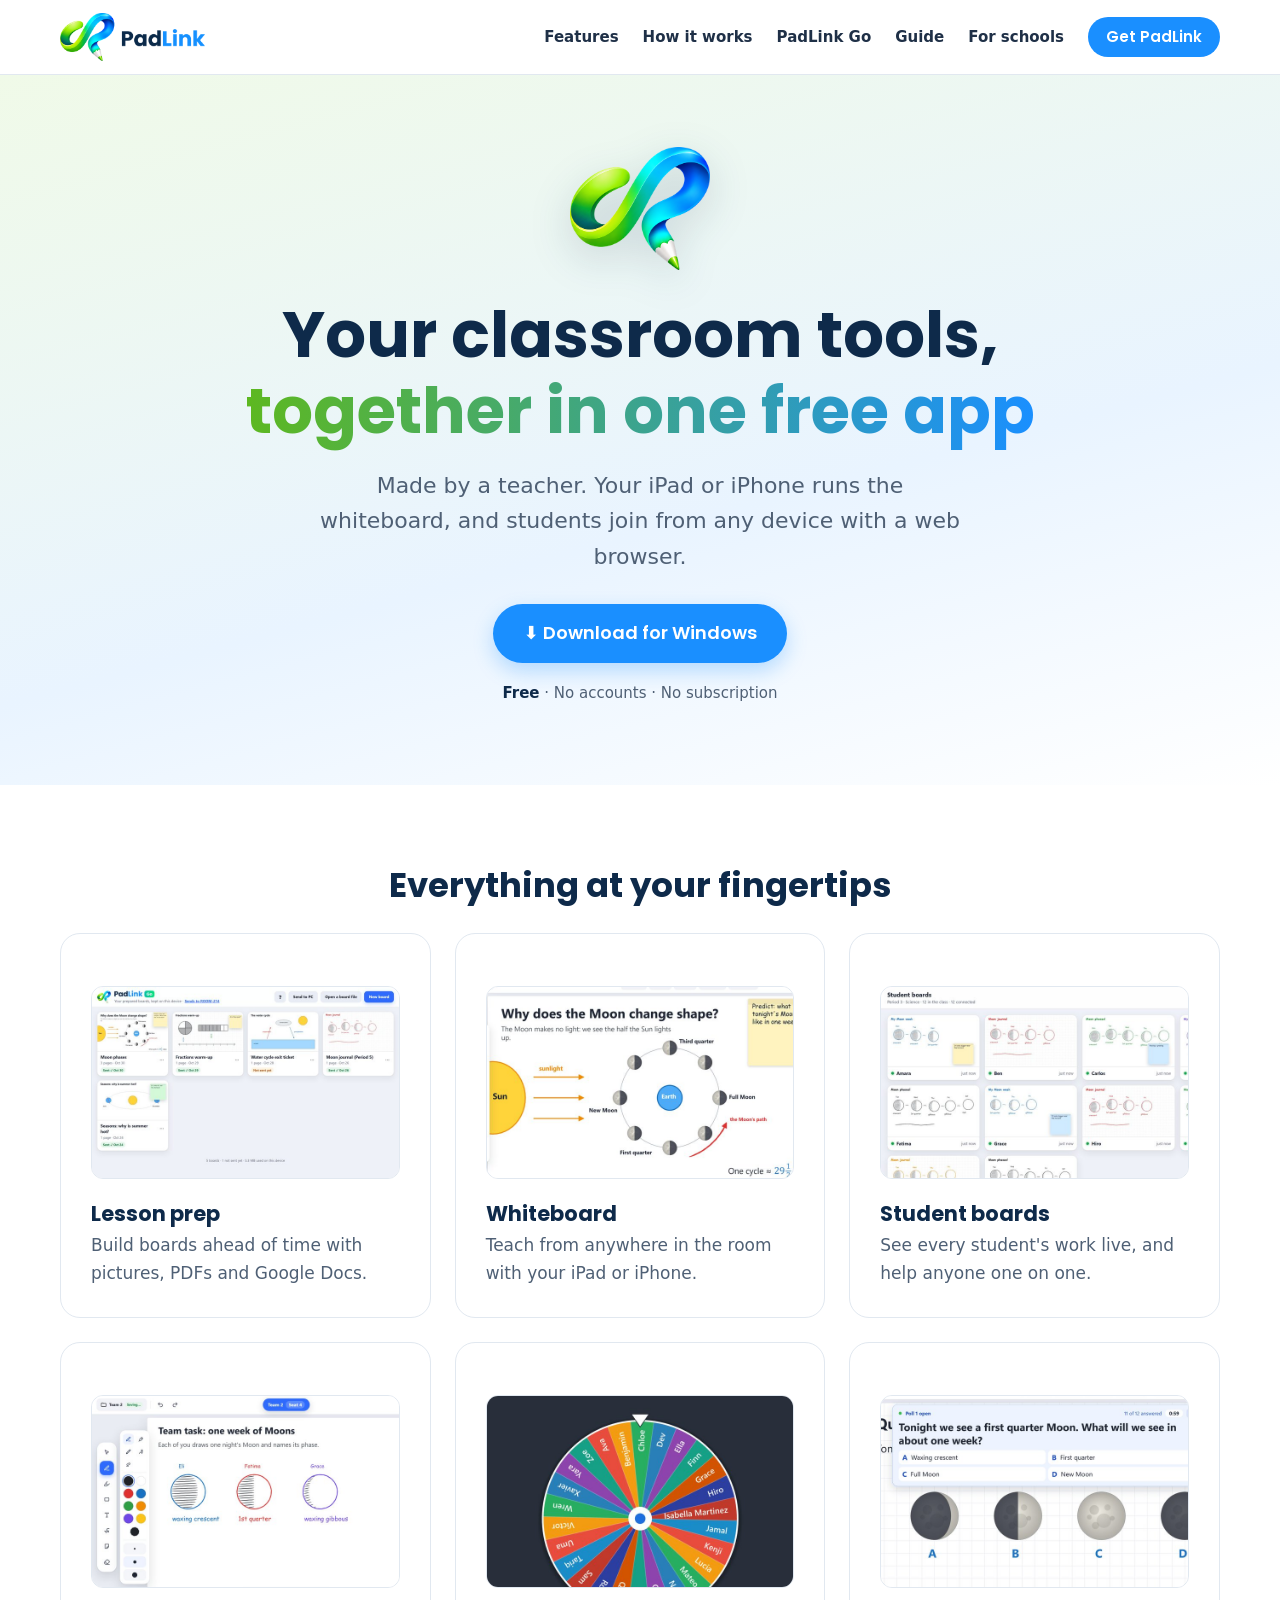
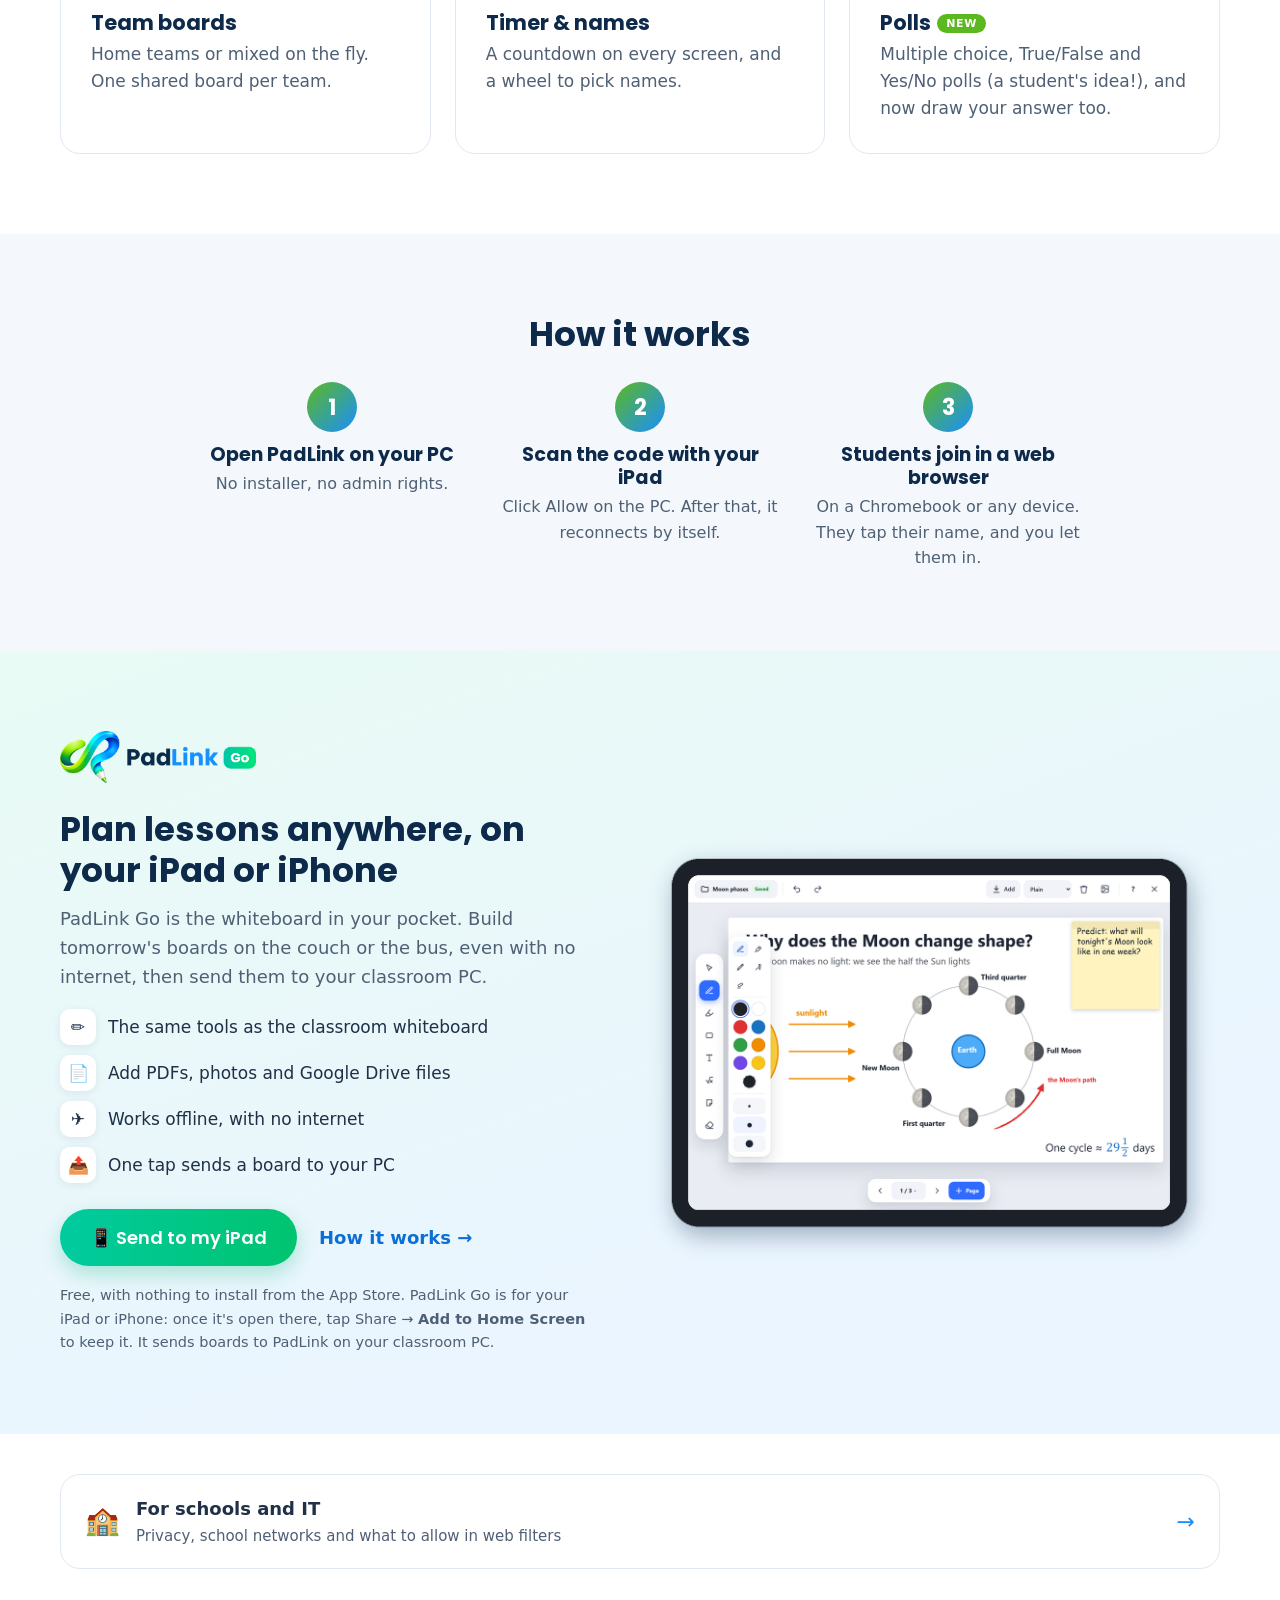
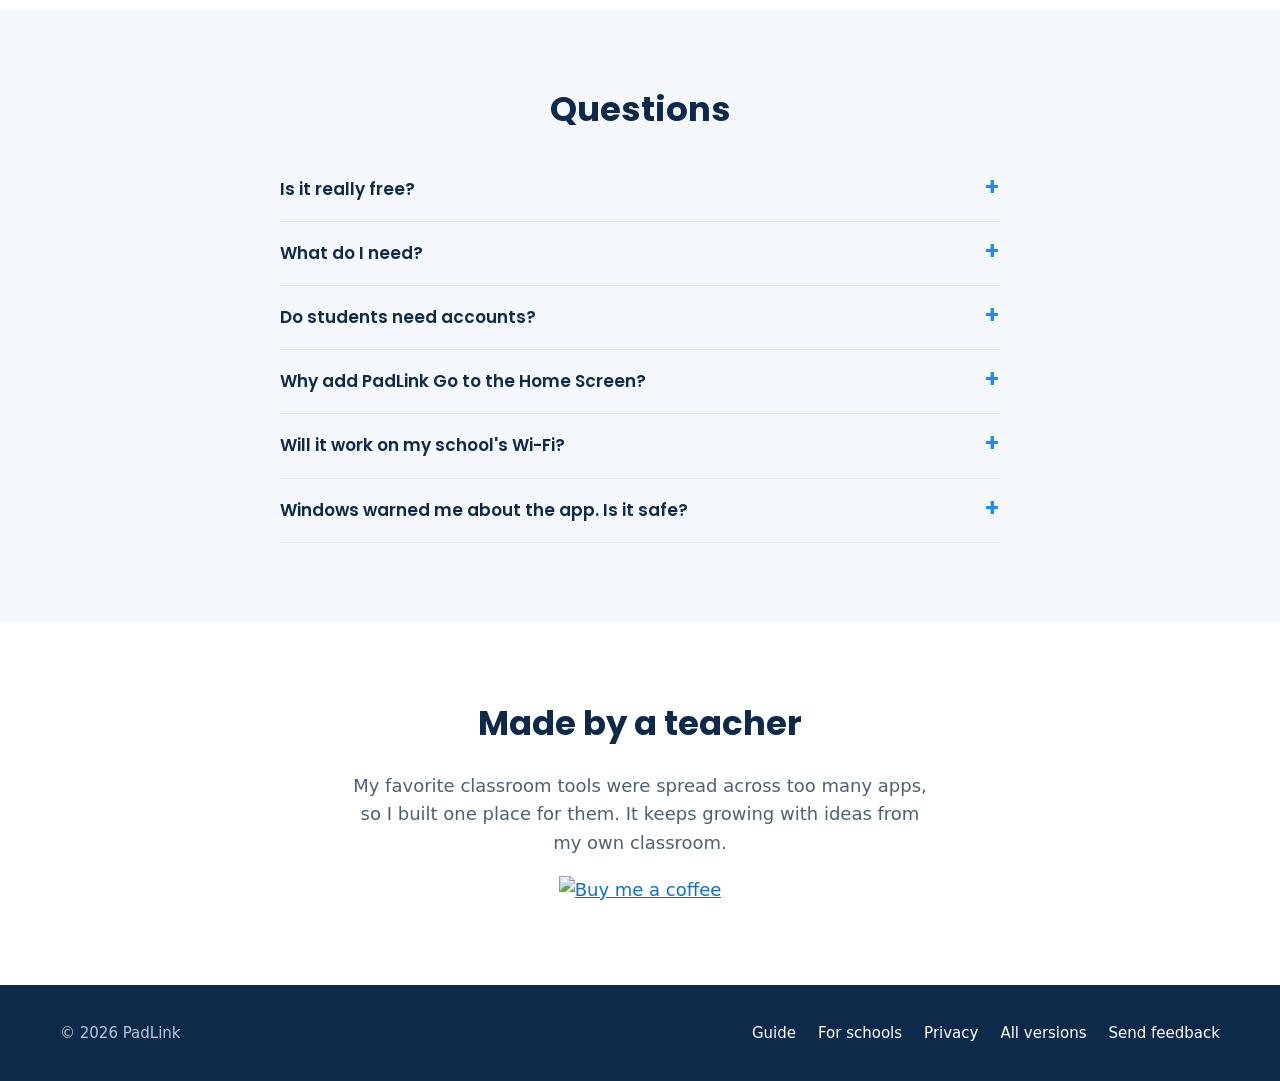
==== index.html @ 0d5d38d1 "getpadlink.com 2026-11-07 09:48" ====
<!doctype html>
<html lang="en">
<head>
<meta charset="utf-8">
<meta name="viewport" content="width=device-width, initial-scale=1">
<title>PadLink: your classroom tools in one free app</title>
<meta name="description" content="A free Windows app made by a teacher: your iPad or iPhone runs the whiteboard, and students join from any device with a web browser. No accounts, no subscription.">
<meta property="og:title" content="PadLink: Your classroom tools in one free app">
<meta property="og:description" content="Made by a teacher. Your iPad runs the whiteboard, and students join from any web browser. Free, no accounts.">
<meta property="og:url" content="https://getpadlink.com/">
<meta property="og:site_name" content="PadLink">
<meta property="og:type" content="website">
<meta property="og:image" content="https://getpadlink.com/img/share.png">
<meta property="og:image:width" content="1200">
<meta property="og:image:height" content="630">
<meta property="og:image:alt" content="PadLink: your classroom tools in one free app, with the whiteboard showing a Moon phases lesson">
<meta name="twitter:card" content="summary_large_image">
<link rel="icon" href="favicon.ico" sizes="any">
<link rel="icon" href="favicon-32.png" type="image/png">
<link rel="apple-touch-icon" href="apple-touch-icon.png">
<link rel="stylesheet" href="style.css">
<script>
  // An iPad, iPhone, Android or Chromebook gets "Send this to my PC" instead of the Windows download (iPadOS says it's a Mac)
  (() => { const ua = navigator.userAgent; if (/iPhone|iPad|iPod|Android|CrOS/i.test(ua) || (/Macintosh/.test(ua) && navigator.maxTouchPoints > 1)) document.documentElement.classList.add('is-device'); })();
</script>
</head>
<body>

<header class="top">
  <div class="wrap">
    <a href="./"><img src="img/padlink-logo.png" alt="PadLink"></a>
    <nav>
      <a class="wide" href="#features">Features</a>
      <a class="wide" href="#how">How it works</a>
      <a class="wide" href="#go">PadLink Go</a>
      <a class="wide" href="guide/">Guide</a>
      <a class="wide" href="schools.html">For schools</a>
      <a class="btn primary small" href="#get">Get PadLink</a>
    </nav>
  </div>
</header>

<section class="hero" id="get">
  <div class="wrap">
    <img class="mark" src="img/symbol.png" alt="">
    <h1>Your classroom tools, <span>together in one free app</span></h1>
    <p>Made by a teacher. Your iPad or iPhone runs the whiteboard, and students join from any device with a web browser.</p>

    <div class="pc-only">
      <a class="btn primary" href="https://github.com/Larogoth/PadLink-releases/releases/latest/download/PadLink.zip">⬇ Download for Windows</a>
    </div>
    <div class="phone-only">
      <button class="btn primary" id="share" type="button">📤 Send this to my PC</button>
      <div class="hint">PadLink runs on your Windows PC.<br>Open <b>getpadlink.com</b> there to download it.</div>
    </div>

    <div class="facts"><b>Free</b> · No accounts · No subscription</div>
  </div>
</section>

<section id="features">
  <div class="wrap">
    <h2>Everything at your fingertips</h2>
    <div class="tiles">
      <a class="tile" href="guide/planning.html"><img class="shot" src="img/home/lesson-prep.jpg" alt="PadLink Go on an iPad: a list of prepared boards" width="720" height="450" loading="lazy"><h3>Lesson prep</h3><p>Build boards ahead of time with pictures, PDFs and Google Docs.</p></a>
      <a class="tile" href="guide/whiteboard.html"><img class="shot" src="img/home/whiteboard.jpg" alt="The whiteboard with a lesson about the Moon" width="720" height="450" loading="lazy"><h3>Whiteboard</h3><p>Teach from anywhere in the room with your iPad or iPhone.</p></a>
      <a class="tile" href="guide/students.html"><img class="shot" src="img/home/student-boards.jpg" alt="A grid of every student's board, live" width="720" height="450" loading="lazy"><h3>Student boards</h3><p>See every student's work live, and help anyone one on one.</p></a>
      <a class="tile" href="guide/teams.html"><img class="shot" src="img/home/team-boards.jpg" alt="A team's shared board on a Chromebook, with each teammate's drawing" width="720" height="450" loading="lazy"><h3>Team boards</h3><p>Home teams or mixed on the fly. One shared board per team.</p></a>
      <a class="tile" href="guide/class-tools.html"><img class="shot" src="img/home/timer-names.jpg" alt="The name picker wheel, spinning" width="720" height="450" loading="lazy"><h3>Timer &amp; names</h3><p>A countdown on every screen, and a wheel to pick names.</p></a>
      <a class="tile" href="guide/class-tools.html#poll"><img class="shot" src="img/home/polls.jpg" alt="A poll open on the whiteboard: four answers and how many have answered" width="720" height="450" loading="lazy"><h3>Polls<span class="tag">New</span></h3><p>Multiple choice, True/False and Yes/No polls (a student's idea!), and now draw your answer too.</p></a>
    </div>
  </div>
</section>

<section class="soft" id="how">
  <div class="wrap">
    <h2>How it works</h2>
    <div class="steps">
      <div class="step"><div><h3>Open PadLink on your PC</h3><p>No installer, no admin rights.</p></div></div>
      <div class="step"><div><h3>Scan the code with your iPad</h3><p>Click Allow on the PC. After that, it reconnects by itself.</p></div></div>
      <div class="step"><div><h3>Students join in a web browser</h3><p>On a Chromebook or any device. They tap their name, and you let them in.</p></div></div>
    </div>
  </div>
</section>

<section class="go-band" id="go">
  <div class="wrap go-grid">
    <div class="go-text">
      <img class="go-logo" src="img/padlink-go-logo.png" alt="PadLink Go">
      <h2>Plan lessons anywhere, on your iPad or iPhone</h2>
      <p class="go-lead">PadLink Go is the whiteboard in your pocket. Build tomorrow's boards on the couch or the bus, even with no internet, then send them to your classroom PC.</p>
      <ul class="go-points">
        <li><span>✏️</span>The same tools as the classroom whiteboard</li>
        <li><span>📄</span>Add PDFs, photos and Google Drive files</li>
        <li><span>✈️</span>Works offline, with no internet</li>
        <li><span>📤</span>One tap sends a board to your PC</li>
      </ul>
      <div class="go-actions">
        <a class="btn go go-open" href="https://padlink-app.github.io">Open PadLink Go</a>
        <button class="btn go go-send" id="goSend" type="button" hidden aria-expanded="false" aria-controls="goSendBox">📱 Send to my iPad</button>
        <a class="go-how" href="guide/planning.html">How it works →</a>
      </div>
      <div class="go-send-box" id="goSendBox" hidden>
        <img src="img/go-qr.png" alt="QR code for PadLink Go" width="132" height="132">
        <div>
          <p><b>Point your iPad's or iPhone's camera here</b>, then tap the link that appears. PadLink Go opens in Safari.</p>
          <button class="go-copy" id="goCopy" type="button">📋 Copy the link</button> <span class="go-addr">padlink-app.github.io</span>
        </div>
      </div>
      <p class="go-note go-note-device">Free, with nothing to install from the App Store. Tap <b>Open PadLink Go</b>, then in Safari tap Share → <b>Add to Home Screen</b> to keep it there. It sends boards to PadLink on your classroom PC.</p>
      <p class="go-note go-note-pc" hidden>Free, with nothing to install from the App Store. PadLink Go is for your iPad or iPhone: once it's open there, tap Share → <b>Add to Home Screen</b> to keep it. It sends boards to PadLink on your classroom PC.</p>
    </div>
    <img class="go-shot" src="img/go-ipad.png" alt="PadLink Go on an iPad, with a Moon phases lesson ready to send to the classroom PC" loading="lazy">
  </div>
</section>

<section class="schools-strip">
  <div class="wrap">
    <a class="schools-link" href="schools.html"><span class="ico">🏫</span><span><b>For schools and IT</b><small>Privacy, school networks and what to allow in web filters</small></span><span class="arrow">→</span></a>
  </div>
</section>

<section class="soft">
  <div class="wrap">
    <h2>Questions</h2>
    <div class="faq">
      <details><summary>Is it really free?</summary><p>Yes. No subscription, no ads, no paid version. If it helps your class, you're welcome to buy me a coffee, but you never have to.</p></details>
      <details><summary>What do I need?</summary><p>A Windows 10 or 11 PC (usually the one on your projector) and an iPad or iPhone. An Apple Pencil is great but optional. Students need a Chromebook, laptop or tablet with a web browser: nothing to install. PadLink itself needs Windows; it doesn't run on a Mac or Chromebook.</p></details>
      <details><summary>Do students need accounts?</summary><p>No. They join with a code and tap their name. Their work stays on your PC and is deleted when you close the class.</p></details>
      <details><summary>Why add PadLink Go to the Home Screen?</summary><p>Opened in a Safari tab, PadLink Go needs the internet, and Safari may clear its boards if you don't open it for about a week. Opened from its Home Screen icon, it works with no internet and keeps your boards. In Safari, tap Share → <b>Add to Home Screen</b>, then always open it from there. (Boards made in a Safari tab stay separate from the Home Screen app's.) <a href="guide/planning.html#get">Getting PadLink Go</a></p></details>
      <details><summary>Will it work on my school's Wi-Fi?</summary><p>Yes. If your school's network keeps the iPad or students' devices apart from the PC, turn on <b>Remote mode</b> in PadLink. It connects the way ordinary websites do. <a href="guide/getting-started.html#remote">How to use Remote mode</a></p></details>
      <details><summary>Windows warned me about the app. Is it safe?</summary><p>PadLink isn't signed with a paid certificate yet, so Windows may warn the first time. Click <em>More info</em>, then <em>Run anyway</em>.</p></details>
    </div>
  </div>
</section>

<section>
  <div class="wrap about">
    <h2>Made by a teacher</h2>
    <p>My favorite classroom tools were spread across too many apps, so I built one place for them. It keeps growing with ideas from my own classroom.</p>
    <a class="bmc" href="https://www.buymeacoffee.com/BretMay"><img src="https://img.buymeacoffee.com/button-api/?text=Buy%20me%20a%20coffee&amp;emoji=&amp;slug=BretMay&amp;button_colour=FFDD00&amp;font_colour=000000&amp;font_family=Poppins&amp;outline_colour=000000&amp;coffee_colour=ffffff" alt="Buy me a coffee"></a>
  </div>
</section>

<footer>
  <div class="wrap">
    <div>© 2026 PadLink</div>
    <nav>
      <a href="guide/">Guide</a>
      <a href="schools.html">For schools</a>
      <a href="https://larogoth.github.io/PadLink-releases/privacy.html">Privacy</a>
      <a href="https://github.com/Larogoth/PadLink-releases/releases">All versions</a>
      <a href="feedback.html">Send feedback</a>
    </nav>
  </div>
</footer>

<script>
// PadLink Go is for the iPad and iPhone. On a computer, its button sends it there (a QR code to scan, or the link to copy)
// instead of opening it here. iPadOS says it's a Mac, so a Mac with a touch screen counts as an iPad.
(() => {
  const ua = navigator.userAgent;
  const device = /iPhone|iPad|iPod|Android/i.test(ua) || (/Macintosh/.test(ua) && navigator.maxTouchPoints > 1);
  if (device) return;
  document.querySelector('.go-open').hidden = true;
  document.querySelector('.go-note-device').hidden = true;
  document.querySelector('.go-note-pc').hidden = false;
  const send = document.getElementById('goSend'), box = document.getElementById('goSendBox');
  send.hidden = false;
  send.addEventListener('click', () => {
    box.hidden = !box.hidden;
    send.setAttribute('aria-expanded', String(!box.hidden));
  });
  document.getElementById('goCopy').addEventListener('click', async (e) => {
    try { await navigator.clipboard.writeText('https://padlink-app.github.io'); e.target.textContent = '✓ Copied'; }
    catch { e.target.textContent = 'Copy it from here: padlink-app.github.io'; }
  });
})();

// On a phone: share the link (to email, Messages or AirDrop) so it can be opened on the PC.
document.getElementById('share').addEventListener('click', async (e) => {
  const url = 'https://getpadlink.com/';
  try {
    if (navigator.share) { await navigator.share({ title: 'PadLink', text: 'Download PadLink on my PC:', url }); return; }
    await navigator.clipboard.writeText(url);
    e.target.textContent = '✓ Link copied';
  } catch { /* the share sheet was closed */ }
});
</script>
</body>
</html>
---- style.css ----
@font-face { font-family: Poppins; font-weight: 700; src: url(fonts/Poppins-Bold.ttf) format('truetype'); font-display: swap; }
@font-face { font-family: Poppins; font-weight: 600; src: url(fonts/Poppins-SemiBold.ttf) format('truetype'); font-display: swap; }
:root {
  --navy: #0E2A4A; --blue: #1A8FFF; --blue-dark: #0B6FD6; --green: #5DB820;
  --ink: #1F3047; --muted: #4F6075; --line: #E1E8F0; --soft: #F4F8FC; --white: #fff;
}
* { box-sizing: border-box; }
html { scroll-behavior: smooth; -webkit-text-size-adjust: 100%; }
body { margin: 0; font: 18px/1.6 system-ui, -apple-system, "Segoe UI", Roboto, sans-serif; color: var(--ink); background: var(--white); }
h1, h2, h3 { font-family: Poppins, system-ui, sans-serif; color: var(--navy); line-height: 1.2; margin: 0; }
h2 { font-size: clamp(26px, 4vw, 34px); text-align: center; margin-bottom: 28px; }
a { color: var(--blue-dark); }
.wrap { max-width: 1200px; margin: 0 auto; padding: 0 20px; }
section { padding: 80px 0; }
section.soft { background: var(--soft); }
@media (max-width: 640px) { section { padding: 52px 0; } h2 { margin-bottom: 22px; } }

/* top bar */
.top { position: sticky; top: 0; z-index: 5; background: rgba(255,255,255,.94); backdrop-filter: blur(8px); border-bottom: 1px solid var(--line); }
.top .wrap { display: flex; align-items: center; justify-content: space-between; height: 74px; gap: 16px; }
.top img { height: 48px; display: block; }
.top nav { display: flex; gap: 24px; align-items: center; font-weight: 600; font-size: 15px; }
.top nav a { color: var(--ink); text-decoration: none; }
@media (max-width: 640px) { .top nav a.wide { display: none; } .top .wrap { height: 64px; } .top img { height: 40px; } }

/* buttons */
.btn { display: inline-flex; align-items: center; justify-content: center; gap: 10px; font-family: Poppins, system-ui, sans-serif; font-weight: 600; text-decoration: none; border-radius: 999px; padding: 15px 30px; font-size: 18px; border: 0; cursor: pointer; }
.btn.primary { background: var(--blue); color: #fff; box-shadow: 0 8px 20px rgba(26,143,255,.28); }
.btn.primary:hover { background: var(--blue-dark); }
.btn.small { padding: 8px 18px; font-size: 15px; box-shadow: none; }

/* hero: the first screen */
.hero { padding: 72px 0 80px; background: linear-gradient(165deg, #F0FAE8 0%, #E9F4FF 60%, #fff 100%); text-align: center; }
.hero img.mark { width: 120px; height: auto; margin-bottom: 18px; filter: drop-shadow(0 12px 20px rgba(14,42,74,.16)); }
.hero h1 { font-size: clamp(34px, 6vw, 56px); max-width: 760px; margin: 0 auto; }
.hero h1 span { background: linear-gradient(90deg, var(--green), var(--blue)); -webkit-background-clip: text; background-clip: text; color: transparent; }
.hero p { font-size: 20px; color: var(--muted); margin: 18px auto 30px; max-width: 560px; }
.hero .facts { margin-top: 18px; font-size: 15px; color: var(--muted); }
.hero .facts b { color: var(--navy); }
.hero .phone-only { display: none; }
/* iPads (which say they are Macs), phones and Chromebooks can't run PadLink for Windows, whatever their width */
.is-device .hero .pc-only { display: none; }
.is-device .hero .phone-only { display: block; }
@media (max-width: 640px) {
  .hero { padding: 40px 0 48px; }
  .hero img.mark { width: 84px; margin-bottom: 12px; }
  .hero p { font-size: 18px; margin: 14px auto 24px; }
  .hero .pc-only { display: none; }
  .hero .phone-only { display: block; }
  .hero .btn { width: 100%; max-width: 340px; }
}
@media (min-width: 1100px) {
  .hero h1 { font-size: 64px; max-width: 900px; }
  .hero p { font-size: 22px; max-width: 640px; }
  .hero img.mark { width: 140px; }
}
.hero .hint { font-size: 15px; color: var(--muted); margin-top: 12px; }

/* features: short tiles */
.tiles { display: grid; grid-template-columns: repeat(3, 1fr); gap: 18px; }
.tile { background: #fff; border: 1px solid var(--line); border-radius: 20px; padding: 24px; }
.tile .ico { font-size: 32px; line-height: 1; }
a.tile { display: block; color: inherit; text-decoration: none; transition: transform .15s ease, box-shadow .15s ease; }
a.tile:hover { transform: translateY(-3px); box-shadow: 0 14px 34px rgba(14, 42, 74, .12); }
.tiles > .tile { min-width: 0; } /* (a picture mustn't widen its column) */
.tile .shot { display: block; width: 100%; max-width: 100%; height: auto; aspect-ratio: 16 / 10; object-fit: cover; border-radius: 12px; border: 1px solid var(--line); background: #f4f6fb; }
.tile h3 { font-size: 19px; margin: 12px 0 6px; }
.tile p { margin: 0; color: var(--muted); font-size: 16px; }
.tag { display: inline-block; font: 700 11px system-ui, sans-serif; letter-spacing: .05em; text-transform: uppercase; color: #fff; background: var(--green); border-radius: 999px; padding: 3px 9px; margin-left: 6px; vertical-align: middle; }
@media (min-width: 1100px) { .tiles { gap: 24px; } .tile { padding: 30px; } .tile h3 { font-size: 21px; } .tile p { font-size: 17px; } }
@media (max-width: 860px) { .tiles { grid-template-columns: repeat(2, 1fr); } }
@media (max-width: 640px) {
  .tiles { gap: 12px; }
  .tile { padding: 18px 14px; text-align: center; border-radius: 18px; }
  .tile h3 { font-size: 16px; margin: 10px 0 0; }
  .tile p { display: none; }
}

/* how it works */
.steps { display: grid; grid-template-columns: repeat(3, 1fr); gap: 24px; counter-reset: s; max-width: 900px; margin: 0 auto; }
.step { text-align: center; }
.step::before { counter-increment: s; content: counter(s); display: grid; place-items: center; width: 50px; height: 50px; margin: 0 auto 12px; border-radius: 50%; background: linear-gradient(135deg, var(--green), var(--blue)); color: #fff; font: 700 22px Poppins, sans-serif; }
.step h3 { font-size: 19px; margin-bottom: 4px; }
.step p { margin: 0; color: var(--muted); font-size: 16px; }
@media (max-width: 640px) {
  .steps { grid-template-columns: 1fr; gap: 18px; }
  .step { display: grid; grid-template-columns: 44px 1fr; gap: 14px; text-align: left; align-items: center; }
  .step::before { width: 44px; height: 44px; margin: 0; font-size: 19px; }
}

/* more: Go and schools as two simple links */
.more { display: grid; grid-template-columns: 1fr 1fr; gap: 18px; }
.more a { display: block; text-decoration: none; background: #fff; border: 1px solid var(--line); border-radius: 20px; padding: 24px; color: var(--ink); }
.more a:hover { border-color: var(--blue); }
.more h3 { font-size: 19px; margin-bottom: 4px; }
.more h3::after { content: ' →'; color: var(--blue); }
.more p { margin: 0; color: var(--muted); font-size: 16px; }
@media (max-width: 640px) { .more { grid-template-columns: 1fr; gap: 12px; } .more a { padding: 18px 20px; } }

/* questions */
.faq { max-width: 720px; margin: 0 auto; }
details { border-bottom: 1px solid var(--line); }
summary { cursor: pointer; list-style: none; padding: 18px 0; font-family: Poppins, system-ui, sans-serif; font-weight: 600; color: var(--navy); display: flex; justify-content: space-between; gap: 16px; font-size: 17px; }
summary::-webkit-details-marker { display: none; }
summary::after { content: '+'; font-size: 24px; line-height: 1; color: var(--blue); }
details[open] summary::after { content: '−'; }
details p { margin: 0 0 18px; color: var(--muted); font-size: 17px; }

/* about */
.about { max-width: 620px; margin: 0 auto; text-align: center; }
.about p { color: var(--muted); margin: 0 0 18px; }
.bmc img { height: 50px; width: auto; }

/* plain pages (schools) */
.page { max-width: 720px; margin: 0 auto; padding: 48px 20px 64px; }
.page h1 { font-size: clamp(30px, 5vw, 40px); margin-bottom: 12px; }
.page h2 { text-align: left; font-size: 22px; margin: 36px 0 10px; }
.page p, .page li { color: var(--muted); }
.page li { margin-bottom: 8px; }
code { overflow-wrap: anywhere; background: var(--soft); border: 1px solid var(--line); border-radius: 6px; padding: 1px 6px; font-size: 15px; color: var(--navy); }

/* footer */
footer { background: var(--navy); color: #B8C8DC; padding: 36px 0; font-size: 15px; }
footer .wrap { display: flex; flex-wrap: wrap; gap: 18px 28px; align-items: center; justify-content: space-between; }
footer nav { display: flex; flex-wrap: wrap; gap: 14px 22px; }
footer a { color: #fff; text-decoration: none; }
footer a:hover { text-decoration: underline; }

/* the guide */
.guide { max-width: 820px; margin: 0 auto; padding: 40px 20px 72px; }
.guide h1 { font-size: clamp(32px, 5vw, 44px); margin-bottom: 8px; }
.guide .intro { font-size: 20px; color: var(--muted); margin: 0 0 28px; }
.guide .crumbs { font-size: 15px; margin: 0 0 10px; color: var(--muted); }
.guide .crumbs a { text-decoration: none; }
.guide section { padding: 36px 0 8px; border-top: 1px solid var(--line); }
.guide section:first-of-type { border-top: 0; }
.guide h2 { text-align: left; font-size: 26px; margin: 0 0 14px; scroll-margin-top: 90px; }
.guide section { scroll-margin-top: 80px; }
.guide li { margin-bottom: 8px; }
.guide p { margin: 0 0 16px; }
.toc { display: grid; grid-template-columns: 1fr 1fr; gap: 6px 24px; background: var(--soft); border: 1px solid var(--line); border-radius: 16px; padding: 18px 22px; margin-bottom: 12px; }
.toc a { text-decoration: none; font-weight: 600; font-size: 16px; padding: 4px 0; }
@media (max-width: 640px) { .toc { grid-template-columns: 1fr; } }
.shot { margin: 22px 0; }
.shot img { width: 100%; height: auto; display: block; border-radius: 14px; border: 1px solid var(--line); box-shadow: 0 6px 22px rgba(14,42,74,.08); }
.shot.narrow img { max-width: 380px; margin: 0 auto; }
.shot figcaption { font-size: 15px; color: var(--muted); margin-top: 10px; text-align: center; }
ol.marks { list-style: none; padding: 0; counter-reset: m; }
ol.marks li { counter-increment: m; position: relative; padding-left: 40px; margin-bottom: 10px; }
ol.marks li::before { content: counter(m); position: absolute; left: 0; top: 1px; width: 28px; height: 28px; border-radius: 50%; background: var(--blue); color: #fff; font: 700 15px/28px Poppins, sans-serif; text-align: center; }
.tip { background: #EEF7FF; border-left: 4px solid var(--blue); border-radius: 10px; padding: 14px 18px; margin: 16px 0; font-size: 17px; }
.next { margin-top: 40px; padding-top: 24px; border-top: 1px solid var(--line); font-weight: 600; }
.next a { text-decoration: none; }
.topics { display: grid; grid-template-columns: 1fr 1fr; gap: 16px; }
@media (max-width: 640px) { .topics { grid-template-columns: 1fr; gap: 12px; } }
.topic { display: block; position: relative; text-decoration: none; color: var(--ink); background: #fff; border: 1px solid var(--line); border-radius: 18px; padding: 22px; }
a.topic:hover { border-color: var(--blue); }
.topic .ico { font-size: 28px; }
.topic h3 { font-size: 19px; margin: 8px 0 4px; }
.topic p { margin: 0; color: var(--muted); font-size: 16px; }
.topic.soon { opacity: .6; }
.soon-tag { position: absolute; top: 18px; right: 18px; font-size: 12px; font-weight: 700; color: var(--muted); background: var(--soft); border-radius: 999px; padding: 3px 10px; }
table.keys { width: 100%; border-collapse: collapse; font-size: 16px; }
table.keys td { padding: 9px 8px; border-bottom: 1px solid var(--line); vertical-align: middle; }
table.keys td:nth-child(odd) { white-space: nowrap; width: 1%; }
kbd { font: 600 13px ui-monospace, Consolas, monospace; background: #fff; border: 1px solid #C9D4E1; border-bottom-width: 2px; border-radius: 6px; padding: 2px 7px; color: var(--navy); }
@media (max-width: 640px) { table.keys tr { display: grid; grid-template-columns: auto 1fr; } table.keys td { border: 0; padding: 6px 8px; } table.keys tr { border-bottom: 1px solid var(--line); } }

/* PadLink Go: its own band, in the Go badge's teal-green */
.go-band { background: linear-gradient(160deg, #E8FBF4 0%, #EAF5FF 70%); }
.go-grid { display: grid; grid-template-columns: 1fr 1.1fr; gap: 48px; align-items: center; }
.go-logo { height: 52px; width: auto; margin-bottom: 18px; }
.go-text h2 { text-align: left; margin-bottom: 14px; }
.go-lead { font-size: 18px; color: var(--muted); margin: 0 0 18px; }
.go-points { list-style: none; padding: 0; margin: 0 0 26px; display: grid; gap: 10px; }
.go-points li { display: flex; gap: 12px; align-items: center; font-size: 17px; color: var(--ink); }
.go-points span { flex: none; width: 36px; height: 36px; display: grid; place-items: center; border-radius: 10px; background: #fff; box-shadow: 0 2px 8px rgba(14,42,74,.08); }
.go-actions { display: flex; align-items: center; gap: 22px; flex-wrap: wrap; }
.btn.go { background: linear-gradient(90deg, #00CB9F, #00C46F); color: #fff; box-shadow: 0 8px 20px rgba(0,180,120,.28); }
.btn.go:hover { filter: brightness(0.95); }
.go-how { font-weight: 600; color: var(--blue-dark); text-decoration: none; }
.go-how:hover { text-decoration: underline; }
.go-note { margin: 18px 0 0; font-size: 14.5px; color: var(--muted); }
.go-shot { width: 100%; height: auto; }
.schools-strip { padding: 40px 0; }
.schools-link { display: flex; align-items: center; gap: 16px; padding: 20px 24px; border: 1px solid var(--line); border-radius: 20px; background: #fff; color: var(--ink); text-decoration: none; }
.schools-link:hover { border-color: var(--blue); }
.schools-link .ico { font-size: 28px; }
.schools-link b { display: block; font-size: 18px; }
.schools-link small { display: block; color: var(--muted); font-size: 15px; }
.schools-link .arrow { margin-left: auto; color: var(--blue); font-size: 22px; }
@media (max-width: 860px) {
  .go-grid { grid-template-columns: 1fr; gap: 30px; }
  .go-shot { order: -1; max-width: 560px; margin: 0 auto; }
}
@media (max-width: 640px) {
  .go-logo { height: 42px; }
  .go-lead { font-size: 17px; }
  .go-actions .btn { width: 100%; }
  .schools-strip { padding: 28px 0; }
}

/* PadLink Go on a computer: Send to my iPad shows a QR code to scan */
.go-actions [hidden], .go-note[hidden], .go-send-box[hidden] { display: none; }
.go-send-box { display: flex; align-items: center; gap: 18px; margin-top: 18px; padding: 16px 18px; border-radius: 18px; background: #fff; box-shadow: 0 4px 16px rgba(14,42,74,.08); }
.go-send-box img { flex: none; border-radius: 8px; }
.go-send-box p { margin: 0 0 10px; font-size: 15.5px; color: var(--ink); }
.go-copy { padding: 6px 14px; border: 1.5px solid #c9d6f5; border-radius: 999px; background: #eef3ff; color: #1e4fc2; font: inherit; font-size: 14px; font-weight: 700; cursor: pointer; }
.go-copy:hover { border-color: var(--blue); }
.go-addr { margin-left: 6px; font-size: 14px; color: var(--muted); }
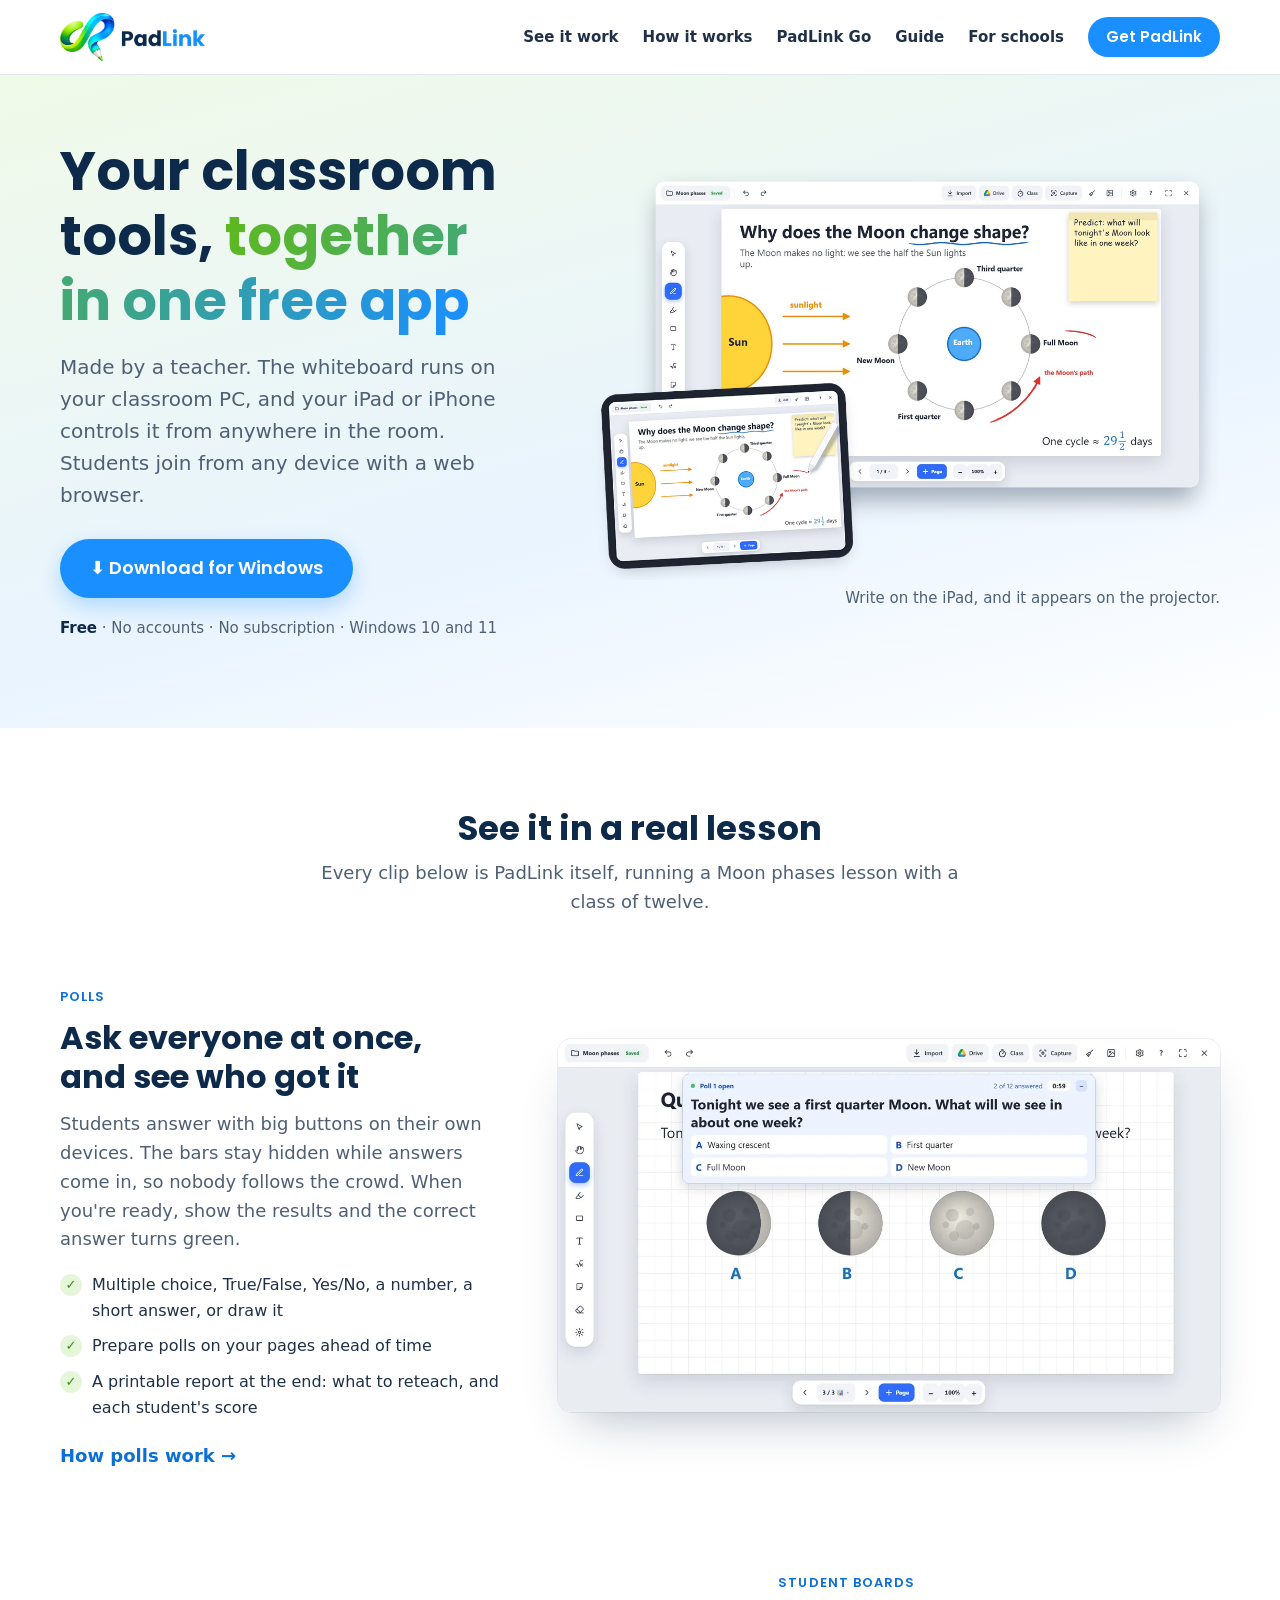
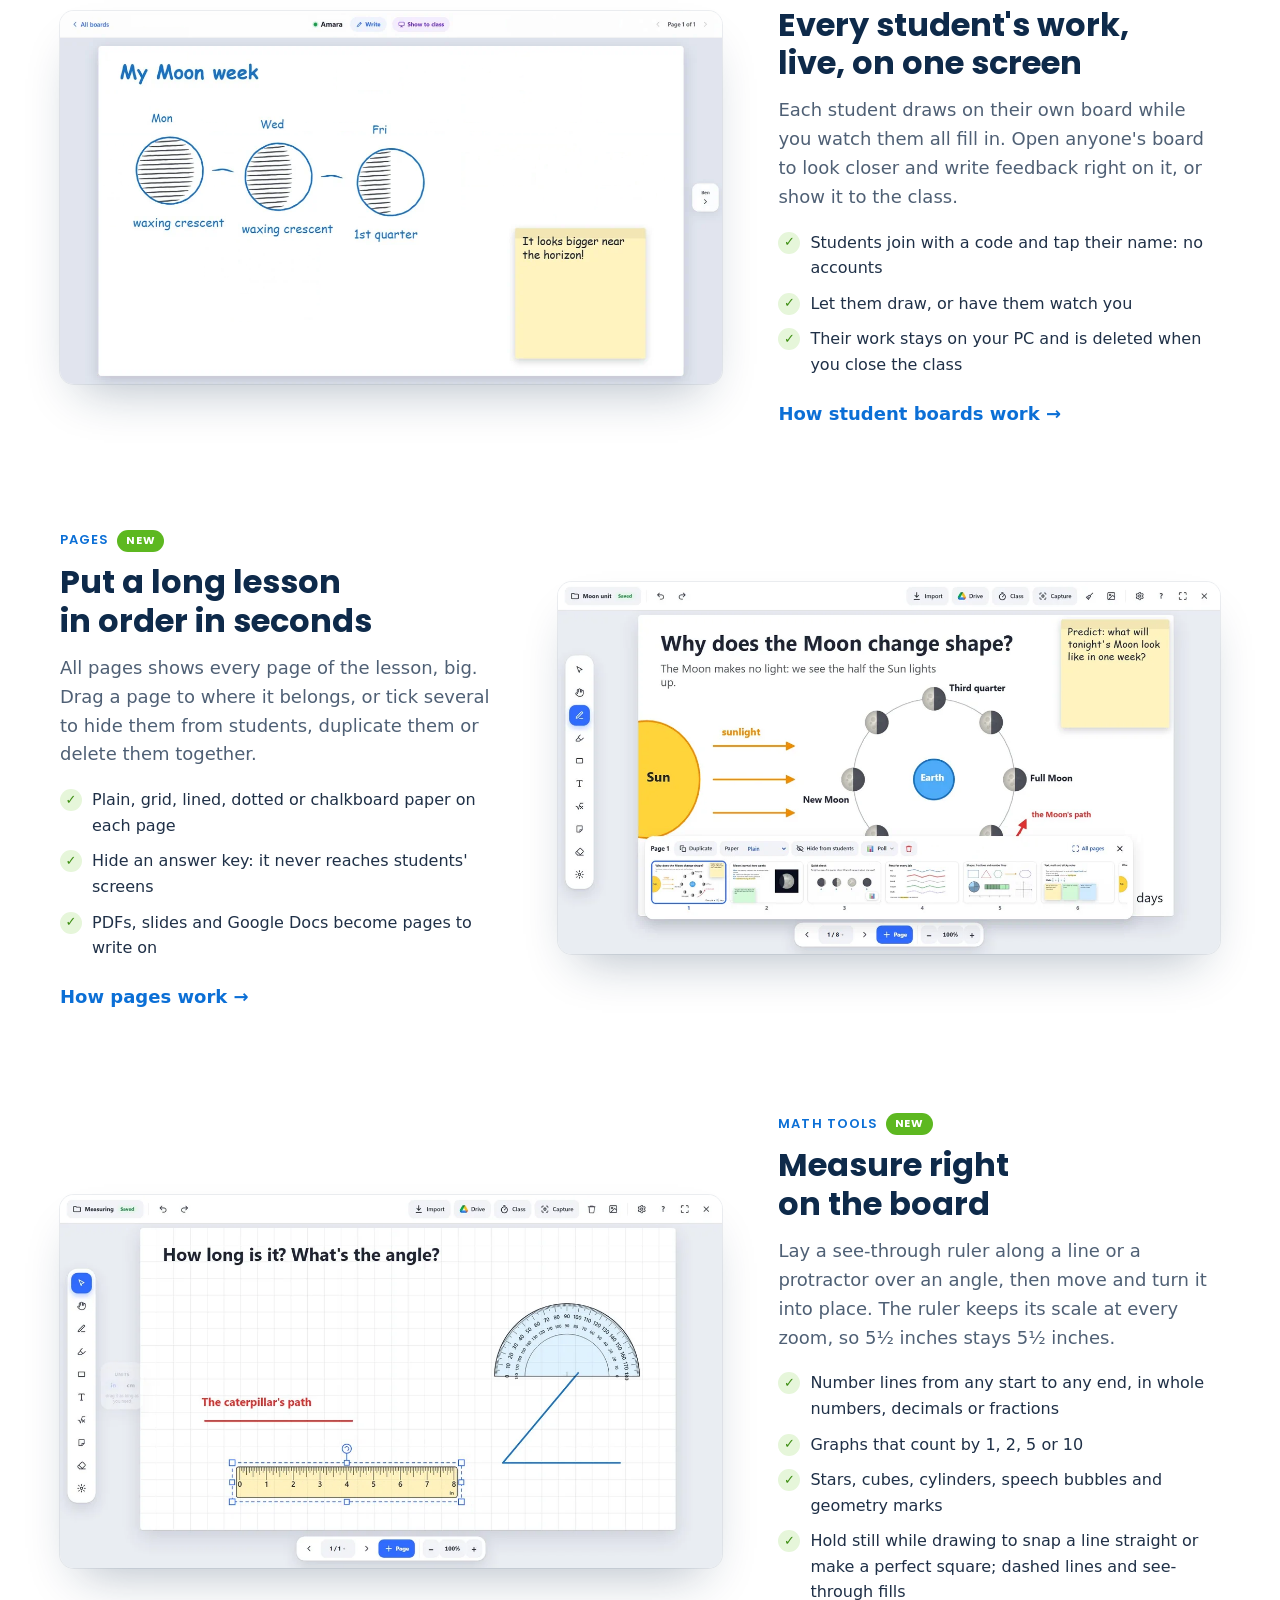
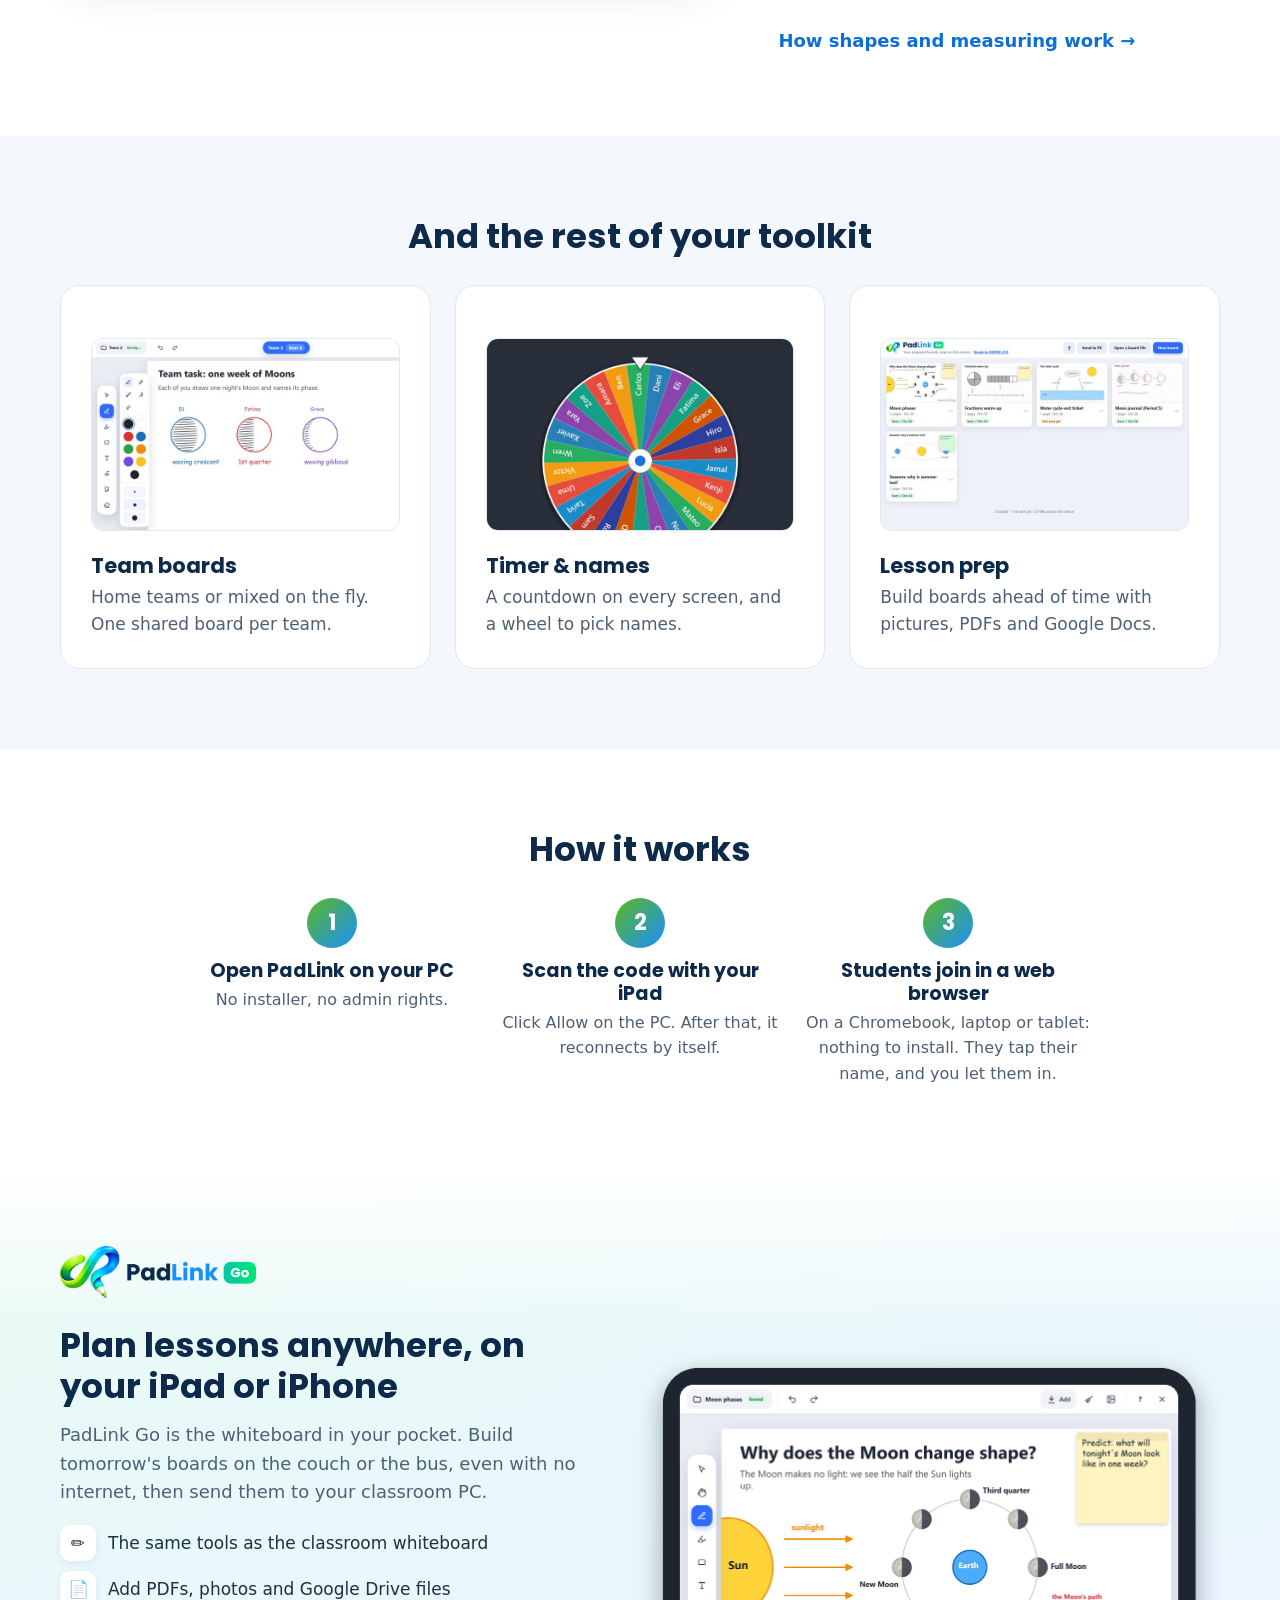
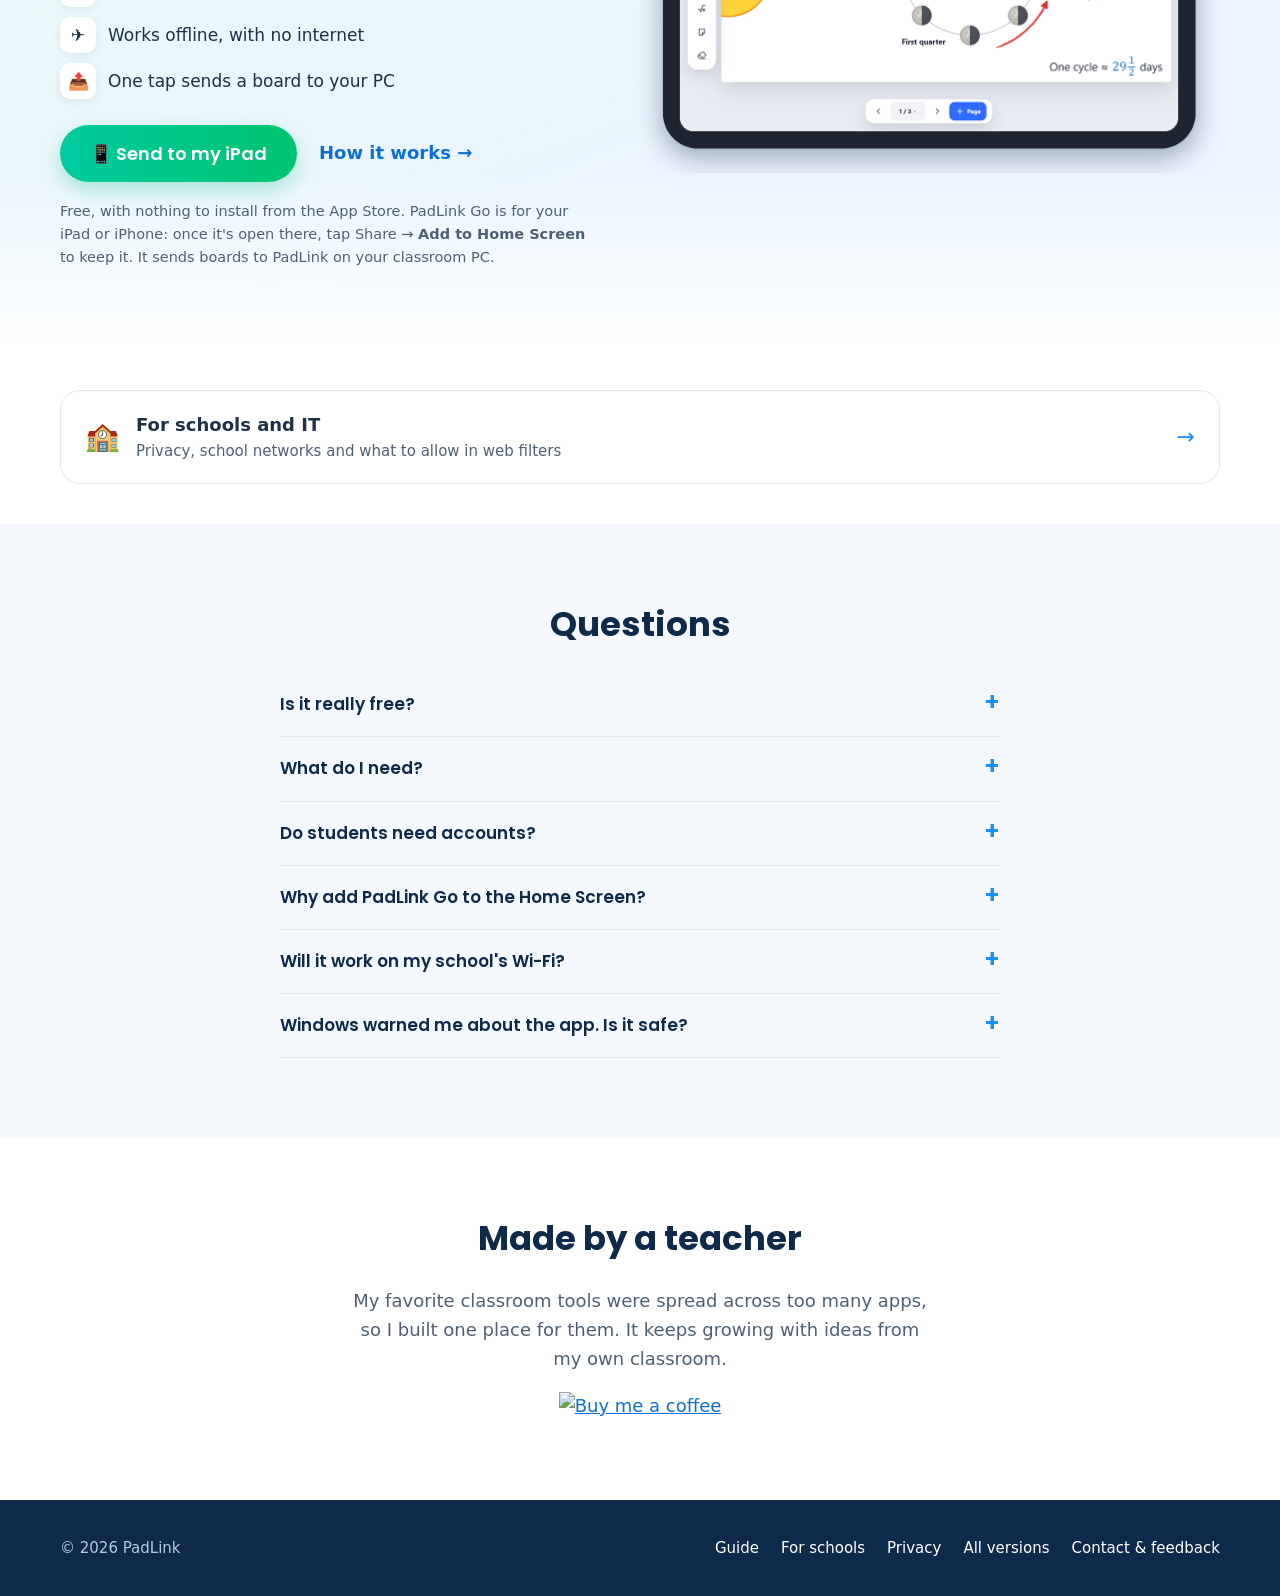
==== commit 026302c6: "getpadlink.com 2026-11-13 18:19" ====
--- a/index.html
+++ b/index.html
@@ -4,21 +4,24 @@
 <meta charset="utf-8">
 <meta name="viewport" content="width=device-width, initial-scale=1">
 <title>PadLink: your classroom tools in one free app</title>
-<meta name="description" content="A free Windows app made by a teacher: your iPad or iPhone runs the whiteboard, and students join from any device with a web browser. No accounts, no subscription.">
+<meta name="description" content="A free Windows whiteboard made by a teacher. Control it from your iPad or iPhone; students join from any web browser. No accounts, no subscription.">
 <meta property="og:title" content="PadLink: Your classroom tools in one free app">
-<meta property="og:description" content="Made by a teacher. Your iPad runs the whiteboard, and students join from any web browser. Free, no accounts.">
+<meta property="og:description" content="Made by a teacher. A classroom whiteboard you control from your iPad, and students join from any web browser. Free, no accounts.">
 <meta property="og:url" content="https://getpadlink.com/">
 <meta property="og:site_name" content="PadLink">
 <meta property="og:type" content="website">
-<meta property="og:image" content="https://getpadlink.com/img/share.png">
+<meta property="og:image" content="https://getpadlink.com/img/share.png?v=3">
 <meta property="og:image:width" content="1200">
 <meta property="og:image:height" content="630">
-<meta property="og:image:alt" content="PadLink: your classroom tools in one free app, with the whiteboard showing a Moon phases lesson">
+<meta property="og:image:alt" content="PadLink: your classroom tools, together in one free app. An iPad and the classroom whiteboard showing the same Moon phases lesson">
 <meta name="twitter:card" content="summary_large_image">
 <link rel="icon" href="favicon.ico" sizes="any">
 <link rel="icon" href="favicon-32.png" type="image/png">
 <link rel="apple-touch-icon" href="apple-touch-icon.png">
+<link rel="canonical" href="https://getpadlink.com/">
+<script type="application/ld+json">{"@context": "https://schema.org", "@type": "SoftwareApplication", "name": "PadLink", "url": "https://getpadlink.com/", "description": "A free Windows whiteboard made by a teacher. Control it from your iPad or iPhone; students join from any web browser. No accounts, no subscription.", "applicationCategory": "EducationalApplication", "operatingSystem": "Windows 10, Windows 11", "image": "https://getpadlink.com/img/share.png", "downloadUrl": "https://github.com/Larogoth/PadLink-releases/releases/latest/download/PadLink.zip", "offers": {"@type": "Offer", "price": "0", "priceCurrency": "USD"}}</script>
 <link rel="stylesheet" href="style.css">
+<link rel="stylesheet" href="home2.css">
 <script>
   // An iPad, iPhone, Android or Chromebook gets "Send this to my PC" instead of the Windows download (iPadOS says it's a Mac)
   (() => { const ua = navigator.userAgent; if (/iPhone|iPad|iPod|Android|CrOS/i.test(ua) || (/Macintosh/.test(ua) && navigator.maxTouchPoints > 1)) document.documentElement.classList.add('is-device'); })();
@@ -30,7 +33,7 @@
   <div class="wrap">
     <a href="./"><img src="img/padlink-logo.png" alt="PadLink"></a>
     <nav>
-      <a class="wide" href="#features">Features</a>
+      <a class="wide" href="#see">See it work</a>
       <a class="wide" href="#how">How it works</a>
       <a class="wide" href="#go">PadLink Go</a>
       <a class="wide" href="guide/">Guide</a>
@@ -40,45 +43,135 @@
   </div>
 </header>
 
-<section class="hero" id="get">
-  <div class="wrap">
-    <img class="mark" src="img/symbol.png" alt="">
-    <h1>Your classroom tools, <span>together in one free app</span></h1>
-    <p>Made by a teacher. Your iPad or iPhone runs the whiteboard, and students join from any device with a web browser.</p>
-
-    <div class="pc-only">
-      <a class="btn primary" href="https://github.com/Larogoth/PadLink-releases/releases/latest/download/PadLink.zip">⬇ Download for Windows</a>
-    </div>
-    <div class="phone-only">
-      <button class="btn primary" id="share" type="button">📤 Send this to my PC</button>
-      <div class="hint">PadLink runs on your Windows PC.<br>Open <b>getpadlink.com</b> there to download it.</div>
-    </div>
-
-    <div class="facts"><b>Free</b> · No accounts · No subscription</div>
-  </div>
-</section>
-
-<section id="features">
-  <div class="wrap">
-    <h2>Everything at your fingertips</h2>
+<section class="hero2" id="get">
+  <div class="wrap hero2-grid">
+    <div class="hero2-text">
+      <h1>Your classroom tools, <span>together in one free app</span></h1>
+      <p>Made by a teacher. The whiteboard runs on your classroom PC, and your iPad or iPhone controls it from anywhere in the room. Students join from any device with a web browser.</p>
+      <div class="pc-only">
+        <a class="btn primary" href="https://github.com/Larogoth/PadLink-releases/releases/latest/download/PadLink.zip">⬇ Download for Windows</a>
+      </div>
+      <div class="phone-only">
+        <button class="btn primary" id="share" type="button">📤 Send this to my PC</button>
+        <div class="hint">PadLink runs on your Windows PC. Open <b>getpadlink.com</b> there to download it.</div>
+      </div>
+      <div class="facts"><b>Free</b> · No accounts · No subscription · Windows 10 and 11</div>
+    </div>
+    <figure class="stage">
+      <picture>
+        <source media="(prefers-reduced-motion: reduce)" srcset="clips/hero-still.webp">
+        <img class="stage-clip" src="clips/hero.webp" width="1215" height="786" alt="A pencil writes on PadLink Go on an iPad, underlining the question and circling Full Moon, and the same writing appears on the PC's whiteboard">
+      </picture>
+      <figcaption>Write on the iPad, and it appears on the projector.</figcaption>
+    </figure>
+  </div>
+</section>
+
+<section id="see" class="see">
+  <div class="wrap">
+    <h2>See it in a real lesson</h2>
+    <p class="see-lead">Every clip below is PadLink itself, running a Moon phases lesson with a class of twelve.</p>
+
+    <article class="feature">
+      <div class="feature-text">
+        <span class="eyebrow">Polls</span>
+        <h3>Ask everyone at once, and see who got it</h3>
+        <p>Students answer with big buttons on their own devices. The bars stay hidden while answers come in, so nobody follows the crowd. When you're ready, show the results and the correct answer turns green.</p>
+        <ul class="ticks">
+          <li>Multiple choice, True/False, Yes/No, a number, a short answer, or draw it</li>
+          <li>Prepare polls on your pages ahead of time</li>
+          <li>A printable report at the end: what to reteach, and each student's score</li>
+        </ul>
+        <a class="more" href="guide/class-tools.html#poll">How polls work →</a>
+      </div>
+      <div class="feature-clip">
+        <picture>
+          <source media="(prefers-reduced-motion: reduce)" srcset="clips/poll.jpg">
+          <img src="clips/poll.webp" width="1280" height="720" loading="lazy" alt="A poll on the whiteboard: twelve students answer, then the results show with the correct answer, Full Moon, in green">
+        </picture>
+      </div>
+    </article>
+
+    <article class="feature flip">
+      <div class="feature-text">
+        <span class="eyebrow">Student boards</span>
+        <h3>Every student's work, live, on one screen</h3>
+        <p>Each student draws on their own board while you watch them all fill in. Open anyone's board to look closer and write feedback right on it, or show it to the class.</p>
+        <ul class="ticks">
+          <li>Students join with a code and tap their name: no accounts</li>
+          <li>Let them draw, or have them watch you</li>
+          <li>Their work stays on your PC and is deleted when you close the class</li>
+        </ul>
+        <a class="more" href="guide/students.html">How student boards work →</a>
+      </div>
+      <div class="feature-clip">
+        <picture>
+          <source media="(prefers-reduced-motion: reduce)" srcset="clips/students.jpg">
+          <img src="clips/students.webp" width="1280" height="720" loading="lazy" alt="A grid of twelve student boards; the teacher opens Amara's board and marks it with a green tick and a circle">
+        </picture>
+      </div>
+    </article>
+
+    <article class="feature">
+      <div class="feature-text">
+        <span class="eyebrow">Pages <b class="new">New</b></span>
+        <h3>Put a long lesson in order in seconds</h3>
+        <p>All pages shows every page of the lesson, big. Drag a page to where it belongs, or tick several to hide them from students, duplicate them or delete them together.</p>
+        <ul class="ticks">
+          <li>Plain, grid, lined, dotted or chalkboard paper on each page</li>
+          <li>Hide an answer key: it never reaches students' screens</li>
+          <li>PDFs, slides and Google Docs become pages to write on</li>
+        </ul>
+        <a class="more" href="guide/whiteboard.html#pages">How pages work →</a>
+      </div>
+      <div class="feature-clip">
+        <picture>
+          <source media="(prefers-reduced-motion: reduce)" srcset="clips/pages.jpg">
+          <img src="clips/pages.webp" width="1280" height="720" loading="lazy" alt="All pages: eight pages in a grid; the orbit page is dragged from the end to second place">
+        </picture>
+      </div>
+    </article>
+    <article class="feature flip">
+      <div class="feature-text">
+        <span class="eyebrow">Math tools <b class="new">New</b></span>
+        <h3>Measure right on the board</h3>
+        <p>Lay a see-through ruler along a line or a protractor over an angle, then move and turn it into place. The ruler keeps its scale at every zoom, so 5½ inches stays 5½ inches.</p>
+        <ul class="ticks">
+          <li>Number lines from any start to any end, in whole numbers, decimals or fractions</li>
+          <li>Graphs that count by 1, 2, 5 or 10</li>
+          <li>Stars, cubes, cylinders, speech bubbles and geometry marks</li>
+          <li>Hold still while drawing to snap a line straight or make a perfect square; dashed lines and see-through fills</li>
+        </ul>
+        <a class="more" href="guide/whiteboard.html#shapes">How shapes and measuring work →</a>
+      </div>
+      <div class="feature-clip">
+        <picture>
+          <source media="(prefers-reduced-motion: reduce)" srcset="clips/measure.jpg">
+          <img src="clips/measure.webp" width="1280" height="720" loading="lazy" alt="On the whiteboard, a ruler slides up under a red line to show it is 5½ inches long, then a protractor moves onto a 50° angle">
+        </picture>
+      </div>
+    </article>
+  </div>
+</section>
+
+<section class="soft">
+  <div class="wrap">
+    <h2>And the rest of your toolkit</h2>
     <div class="tiles">
-      <a class="tile" href="guide/planning.html"><img class="shot" src="img/home/lesson-prep.jpg" alt="PadLink Go on an iPad: a list of prepared boards" width="720" height="450" loading="lazy"><h3>Lesson prep</h3><p>Build boards ahead of time with pictures, PDFs and Google Docs.</p></a>
-      <a class="tile" href="guide/whiteboard.html"><img class="shot" src="img/home/whiteboard.jpg" alt="The whiteboard with a lesson about the Moon" width="720" height="450" loading="lazy"><h3>Whiteboard</h3><p>Teach from anywhere in the room with your iPad or iPhone.</p></a>
-      <a class="tile" href="guide/students.html"><img class="shot" src="img/home/student-boards.jpg" alt="A grid of every student's board, live" width="720" height="450" loading="lazy"><h3>Student boards</h3><p>See every student's work live, and help anyone one on one.</p></a>
       <a class="tile" href="guide/teams.html"><img class="shot" src="img/home/team-boards.jpg" alt="A team's shared board on a Chromebook, with each teammate's drawing" width="720" height="450" loading="lazy"><h3>Team boards</h3><p>Home teams or mixed on the fly. One shared board per team.</p></a>
       <a class="tile" href="guide/class-tools.html"><img class="shot" src="img/home/timer-names.jpg" alt="The name picker wheel, spinning" width="720" height="450" loading="lazy"><h3>Timer &amp; names</h3><p>A countdown on every screen, and a wheel to pick names.</p></a>
-      <a class="tile" href="guide/class-tools.html#poll"><img class="shot" src="img/home/polls.jpg" alt="A poll open on the whiteboard: four answers and how many have answered" width="720" height="450" loading="lazy"><h3>Polls<span class="tag">New</span></h3><p>Multiple choice, True/False and Yes/No polls (a student's idea!), and now draw your answer too.</p></a>
-    </div>
-  </div>
-</section>
-
-<section class="soft" id="how">
+      <a class="tile" href="guide/planning.html"><img class="shot" src="img/home/lesson-prep.jpg" alt="PadLink Go on an iPad: a list of prepared boards" width="720" height="450" loading="lazy"><h3>Lesson prep</h3><p>Build boards ahead of time with pictures, PDFs and Google Docs.</p></a>
+    </div>
+  </div>
+</section>
+
+<section id="how">
   <div class="wrap">
     <h2>How it works</h2>
     <div class="steps">
       <div class="step"><div><h3>Open PadLink on your PC</h3><p>No installer, no admin rights.</p></div></div>
       <div class="step"><div><h3>Scan the code with your iPad</h3><p>Click Allow on the PC. After that, it reconnects by itself.</p></div></div>
-      <div class="step"><div><h3>Students join in a web browser</h3><p>On a Chromebook or any device. They tap their name, and you let them in.</p></div></div>
+      <div class="step"><div><h3>Students join in a web browser</h3><p>On a Chromebook, laptop or tablet: nothing to install. They tap their name, and you let them in.</p></div></div>
     </div>
   </div>
 </section>
@@ -150,7 +243,7 @@
       <a href="schools.html">For schools</a>
       <a href="https://larogoth.github.io/PadLink-releases/privacy.html">Privacy</a>
       <a href="https://github.com/Larogoth/PadLink-releases/releases">All versions</a>
-      <a href="feedback.html">Send feedback</a>
+      <a href="feedback.html">Contact &amp; feedback</a>
     </nav>
   </div>
 </footer>
--- a/home2.css
+++ b/home2.css
@@ -0,0 +1,62 @@
+/* The homepage's new design: the site's own tokens (style.css), with clips of PadLink at work.
+   Layout: the hero splits words | the whiteboard clip (an iPad beside it); then one feature per row, clip and words
+   alternating sides; everything after "How it works" is the current homepage's. */
+
+/* hero: the thesis is the whiteboard itself, written on */
+.hero2 { padding: 64px 0 88px; background: linear-gradient(165deg, #F0FAE8 0%, #E9F4FF 60%, #fff 100%); }
+.hero2-grid { display: grid; grid-template-columns: minmax(0, 0.85fr) minmax(0, 1.15fr); gap: 56px; align-items: center; }
+.hero2-text { min-width: 0; }
+.hero2 h1 { font-size: clamp(34px, 4.6vw, 54px); text-wrap: balance; }
+.hero2 h1 span { background: linear-gradient(90deg, var(--green), var(--blue)); -webkit-background-clip: text; background-clip: text; color: transparent; }
+.hero2 p { font-size: 20px; color: var(--muted); margin: 18px 0 28px; max-width: 34em; }
+.hero2 .facts { margin-top: 18px; font-size: 15px; color: var(--muted); }
+.hero2 .facts b { color: var(--navy); }
+.hero2 .hint { font-size: 15px; color: var(--muted); margin-top: 12px; }
+.hero2 .phone-only { display: none; }
+.is-device .hero2 .pc-only { display: none; }
+.is-device .hero2 .phone-only { display: block; }
+
+.stage { margin: 0; min-width: 0; }
+/* one picture: the PC screen with the iPad in front of it, their shadows drawn in (so they always move together) */
+.stage-clip, .feature-clip img { display: block; width: 100%; max-width: 100%; height: auto; }
+.stage figcaption { margin-top: 6px; text-align: right; font-size: 15px; color: var(--muted); }
+
+/* see it work: one feature per row */
+.see h2 { margin-bottom: 10px; }
+.see-lead { text-align: center; color: var(--muted); max-width: 36em; margin: 0 auto 64px; }
+.feature { display: grid; grid-template-columns: minmax(0, 0.8fr) minmax(0, 1.2fr); gap: 56px; align-items: center; }
+.feature + .feature { margin-top: 96px; }
+.feature.flip { grid-template-columns: minmax(0, 1.2fr) minmax(0, 0.8fr); }
+.feature.flip .feature-text { order: 2; }
+.feature-text { min-width: 0; }
+.feature-clip { min-width: 0; border-radius: 14px; overflow: hidden; background: #fff; box-shadow: 0 0 0 1px rgba(14, 42, 74, .08), 0 24px 48px -20px rgba(14, 42, 74, .32); }
+.eyebrow { display: inline-flex; align-items: center; gap: 8px; font-family: Poppins, system-ui, sans-serif; font-weight: 600; font-size: 13px; letter-spacing: .08em; text-transform: uppercase; color: var(--blue-dark); }
+.eyebrow .new { padding: 2px 9px; border-radius: 999px; background: var(--green); color: #fff; font-size: 11px; letter-spacing: .06em; }
+.feature h3 { font-size: clamp(24px, 2.8vw, 32px); margin: 10px 0 14px; text-wrap: balance; }
+.feature p { color: var(--muted); margin: 0 0 18px; }
+.ticks { list-style: none; padding: 0; margin: 0 0 22px; display: grid; gap: 10px; font-size: 16px; }
+.ticks li { position: relative; padding-left: 32px; }
+.ticks li::before { content: '✓'; position: absolute; left: 0; top: 2px; width: 22px; height: 22px; display: grid; place-items: center; border-radius: 50%; background: #E6F6DA; color: #3E8E12; font-size: 13px; font-weight: 700; }
+.more { font-weight: 600; text-decoration: none; white-space: nowrap; }
+.more:hover { text-decoration: underline; }
+
+@media (max-width: 900px) {
+  .hero2 { padding: 40px 0 72px; text-align: center; }
+  .hero2-grid, .feature, .feature.flip { grid-template-columns: minmax(0, 1fr); gap: 32px; }
+  .hero2 p { margin-left: auto; margin-right: auto; }
+  .stage { max-width: 640px; margin: 8px auto 0; width: 100%; }
+  .stage figcaption { text-align: center; }
+  .feature.flip .feature-text { order: 0; }
+  .feature + .feature { margin-top: 64px; }
+  .see-lead { margin-bottom: 40px; }
+}
+@media (max-width: 640px) {
+  .hero2 .pc-only { display: none; }
+  .hero2 .phone-only { display: block; }
+  .hero2 .btn { width: 100%; max-width: 340px; }
+  .hero2 p { font-size: 18px; }
+}
+
+/* Bands down the homepage: white and soft blue in turn; the hero and the PadLink Go band are the only colored ones,
+   and the Go band fades in and out of the white around it instead of starting with a hard edge. */
+.go-band { background: linear-gradient(#fff, rgba(255, 255, 255, 0) 22%, rgba(255, 255, 255, 0) 78%, #fff), linear-gradient(160deg, #E8FBF4 0%, #EAF5FF 70%); }
